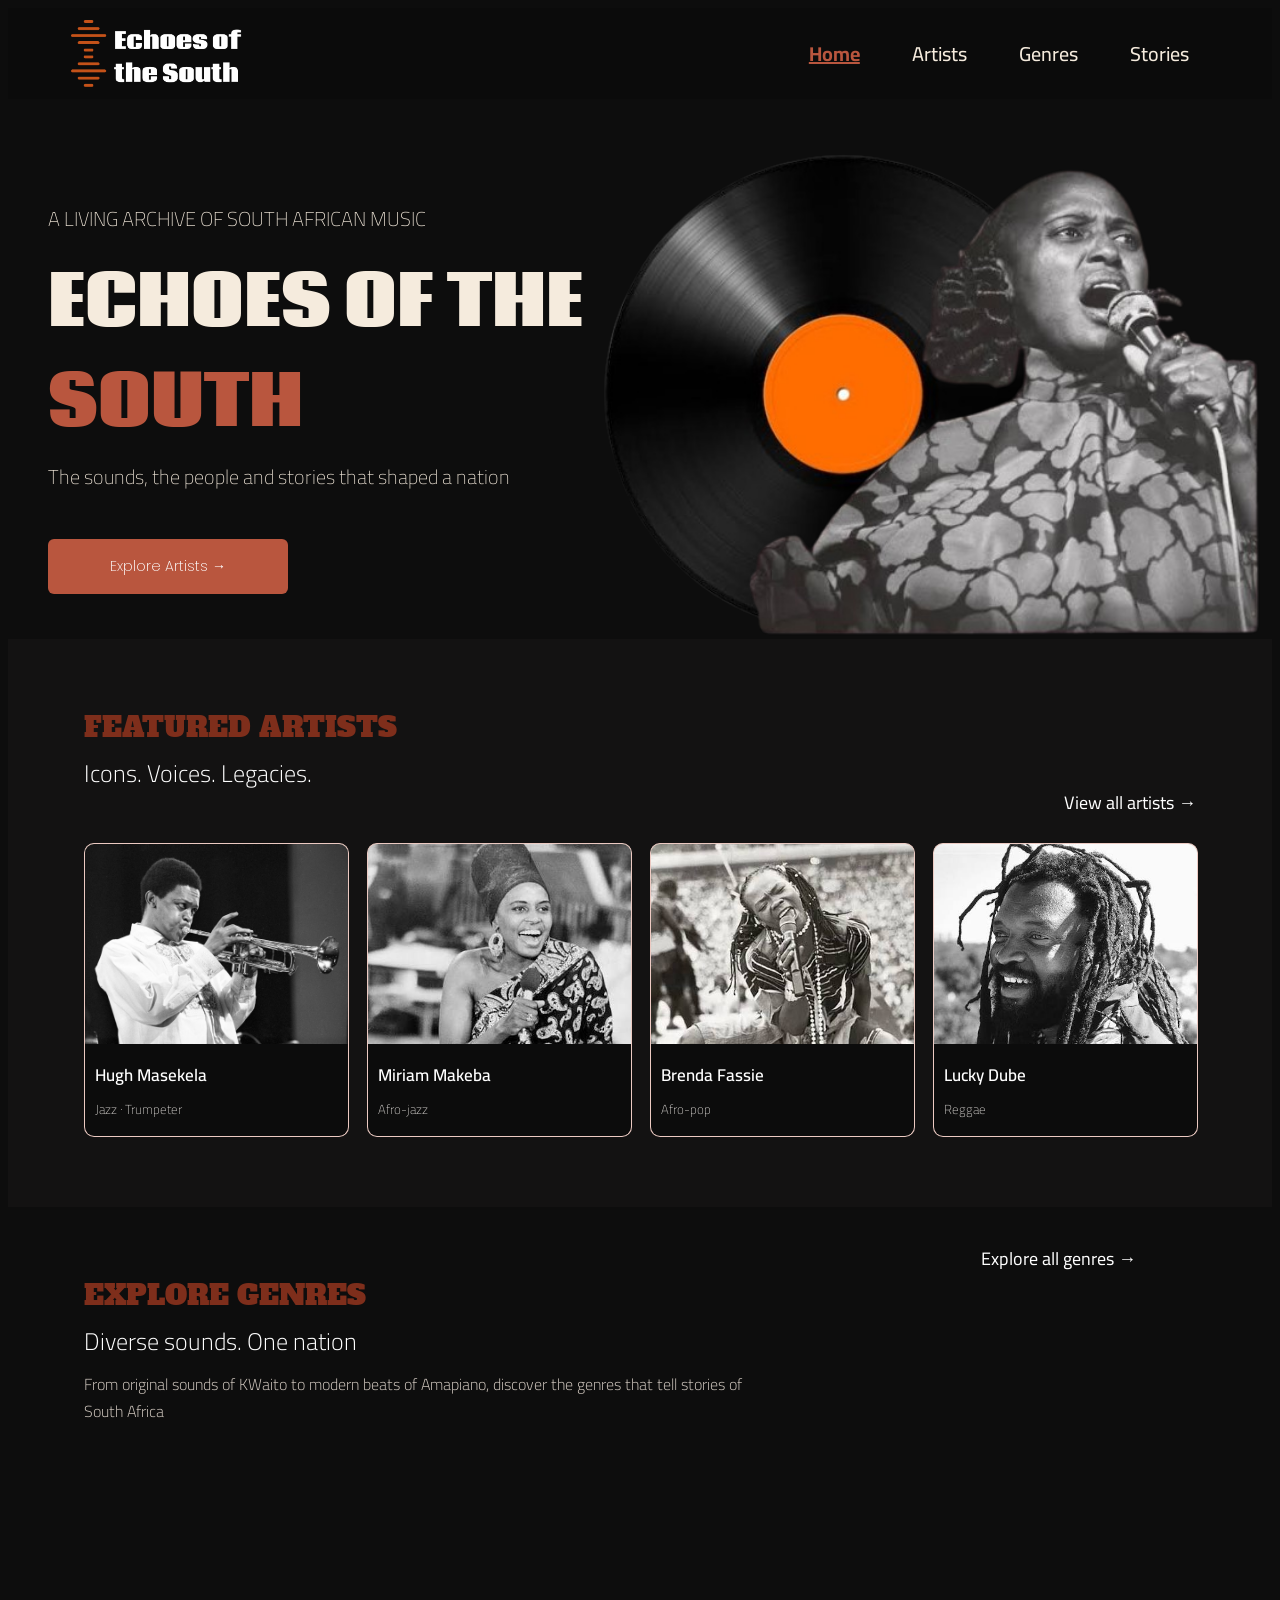
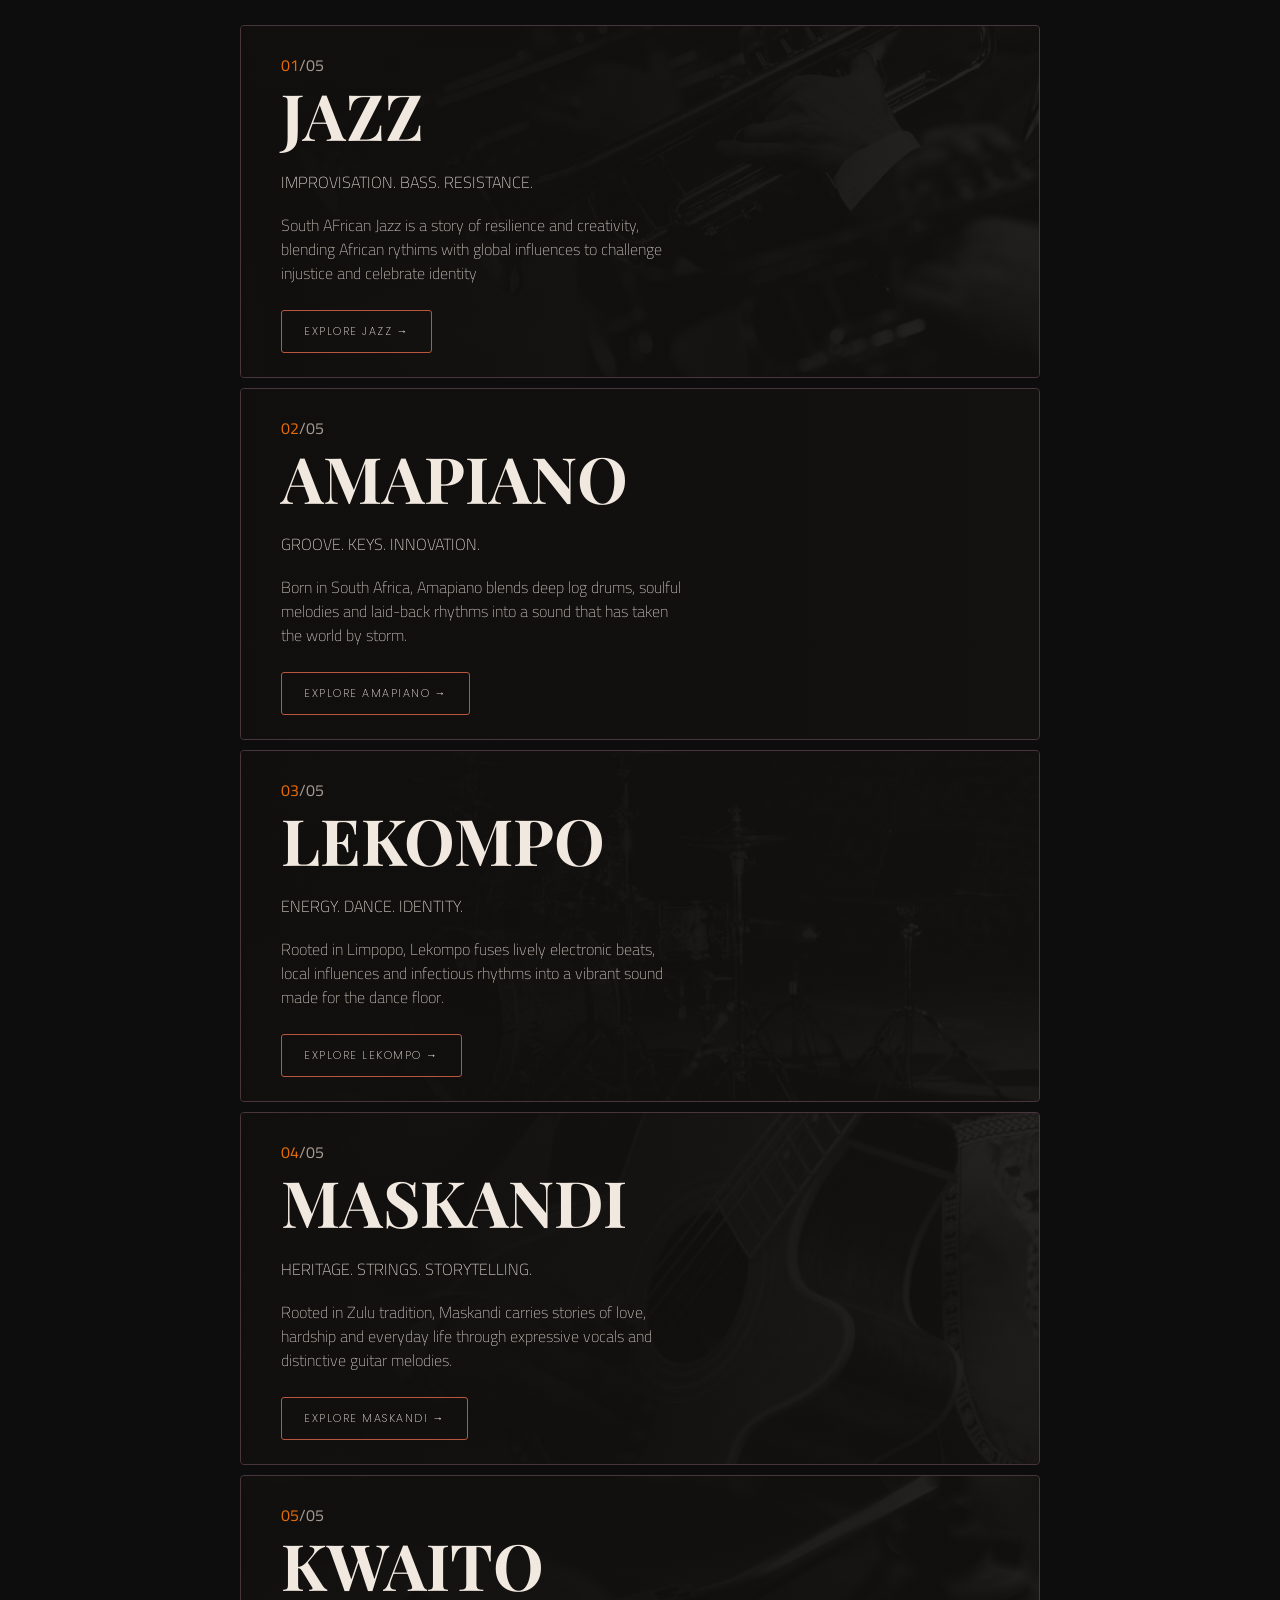
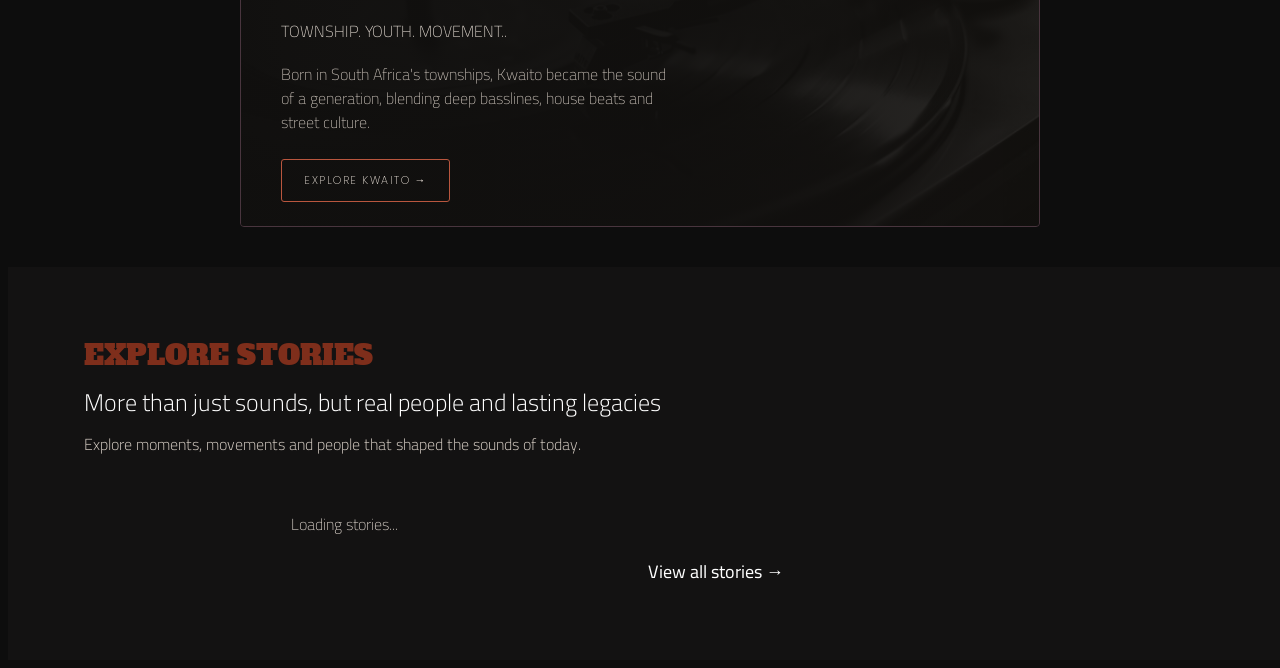
==== index.html @ 56014fe1 "Update final website structure" ====
<!DOCTYPE html>
<html lang="en">

<head>

    <meta charset="UTF-8">
    <meta name="viewport" content="width=device-width, initial-scale=1.0">
    <title>Home</title>


    <!--js link-->

    <script src="../js/stories.js" defer></script>

    <script src="../js/nav.js" defer></script>


    <!--css link-->

    <link rel="stylesheet" href="../css/home.css">

    <link rel="stylesheet" href="../css/nav.css">


    <!--Google fonts-->

    <link rel="preconnect" href="https://fonts.googleapis.com">
    <link rel="preconnect" href="https://fonts.gstatic.com" crossorigin>

    <link href="https://fonts.googleapis.com/css2?family=Alfa+Slab+One&family=Anton&family=Coda:wght@400;800&family=Poppins:ital,wght@0,100;0,200;0,300;0,400;0,500;0,600;0,700;0,800;0,900;1,100;1,200;1,300;1,400;1,500;1,600;1,700;1,800;1,900&display=swap" rel="stylesheet">


    <link rel="preconnect" href="https://fonts.googleapis.com">
    <link rel="preconnect" href="https://fonts.gstatic.com" crossorigin>

    <link href="https://fonts.googleapis.com/css2?family=Cairo:wght@200..900&display=swap" rel="stylesheet">


    <link rel="preconnect" href="https://fonts.googleapis.com">
    <link rel="preconnect" href="https://fonts.gstatic.com" crossorigin>

    <link href="https://fonts.googleapis.com/css2?family=Alfa+Slab+One&family=Anton&family=Coda:wght@400;800&family=Playfair+Display:ital,wght@0,400..900;1,400..900&family=Poppins:ital,wght@0,100;0,200;0,300;0,400;0,500;0,600;0,700;0,800;0,900;1,100;1,200;1,300;1,400;1,500;1,600;1,700;1,800;1,900&display=swap" rel="stylesheet">


    <link rel="preconnect" href="https://fonts.googleapis.com">
    <link rel="preconnect" href="https://fonts.gstatic.com" crossorigin>

    <link href="https://fonts.googleapis.com/css2?family=Alfa+Slab+One&family=Anton&family=Coda:wght@400;800&family=Meie+Script&family=Playfair+Display:ital,wght@0,400..900;1,400..900&family=Poppins:ital,wght@0,100;0,200;0,300;0,400;0,500;0,600;0,700;0,800;0,900;1,100;1,200;1,300;1,400;1,500;1,600;1,700;1,800;1,900&display=swap" rel="stylesheet">


    <!--GSAP-->

    <script src="https://cdnjs.cloudflare.com/ajax/libs/gsap/3.12.5/gsap.min.js" defer></script>

    <script src="https://cdnjs.cloudflare.com/ajax/libs/gsap/3.12.5/ScrollTrigger.min.js" defer></script>

    <script src="../js/home.js" defer></script>


</head>

<body>

    <!--============================================================NAVIGATION BAR=================================================-->

    <div id="navigation-container"></div>


    <!--====================================================================HERO SECTION============================================-->

    <section class="hero-section">


        <!--left side with text-->

        <div>

            <h1 class="living-archive">A LIVING ARCHIVE OF SOUTH AFRICAN MUSIC</h1>


            <h2 class="hero-h2">

                ECHOES OF THE

                <span class="south">SOUTH</span>

            </h2>

            <p class="hero-description">The sounds, the people and stories that shaped a nation</p>


            <a class="explore-all-artists" href="Artists.html">Explore Artists &#8594;</a>

        </div>


        <div class="hero-img">


            <img class="soweto-towers"

                 src="../Assets/Images/"

                 alt="soweto Towers">


            <img src="../Assets/Images/Miriam_makeba-removeb.png"

                 class="Miriam-makeba-hs"

                 alt="Miriam makeba">


            <img src="../Assets/Images/vynyl.png"

                 class="Vinyl"

                 alt="Vinyl">

        </div>


    </section>


    <!--===============================================FEATURED ARTISTS=========================================-->


    <section class="featured-artists">

        <div class="heading-section">

            <h1 class="section-heading">

                FEATURED ARTISTS

            </h1>

            <h2>Icons. Voices. Legacies.</h2>

        </div>


        <div class="view-all-artists-section">

            <a href="../Html/Artists.html">View all artists &#8594;</a>

        </div>


        <!--artiists cards-->

        <div class="featured-artists-grid">


           <a href="../Html/artist-details.html?artist=hugh-masekela" class="artist-card">

               

                <div class="artist-card-image">

                    <img src="../Assets/Images/hugh-masekela.avif"

                         alt="Hugh Masekela">

                    <span class="artist-card-arrow"> &nearr;</span>

                </div>


                <div class="artist-card-info">

                    <h3>Hugh Masekela</h3>

                    <p>Jazz · Trumpeter </p>

                </div>

            </a>


            <!--artist 2-->

          <a href="../Html/artist-details.html?artist=miriam-makeba" class="artist-card">

              

                <div class="artist-card-image">

                    <img src="../Assets/Images/Miriam Makeba (2).jpeg"

                         alt="Hugh Masekela">

                    <span class="artist-card-arrow"> &nearr;</span>

                </div>


                <div class="artist-card-info">

                    <h3>Miriam Makeba</h3>

                    <p>Afro-jazz </p>

                </div>

            </a>


            <!--artist 3-->

           <a href="../Html/artist-details.html?artist=brenda-fassie" class="artist-card">

              

                <div class="artist-card-image">

                    <img src="../Assets/Images/Brenda Fassie.jpeg"

                         alt="Hugh Masekela">

                    <span class="artist-card-arrow"> &nearr;</span>

                </div>


                <div class="artist-card-info">

                    <h3>Brenda Fassie</h3>

                    <p>Afro-pop </p>

                </div>

            </a>


            <!--artist 4-->

              <a href="../Html/artist-details.html?artist=lucky-dube" class="artist-card">

                <div class="artist-card-image">

                    <img src="../Assets/Images/Lucky Dube (2).jpeg"

                         alt="Hugh Masekela">

                    <span class="artist-card-arrow"> &nearr;</span>

                </div>


                <div class="artist-card-info">

                    <h3>Lucky Dube</h3>

                    <p>Reggae  </p>

                </div>

            </a>

        </div>


    </section>


    <!--======================================================================================FEATURED GENRES=========================================================================-->

    <section class="featured-genres">

        <div class="genre-content">

            <h1 class="section-heading">EXPLORE GENRES</h1>

            <h2 class="hero-description">Diverse sounds. One nation</h2>

            <p>From original sounds of KWaito to modern beats of Amapiano, discover the genres that tell stories of South Africa</p>


        </div>


        <a href="../Html/Genres.html" class="explore-all-genres">Explore all genres &#8594;</a>

    </section>


    <section class="cards-section">


        <!--Jazz card-->

        <div class="genre-stack">

            <article class="genre-card jazz-card">

                <span class="genre-number">01<span>/05</span></span>


                <div class="genre-card-content">

                    <h3>JAZZ</h3>

                    <p>IMPROVISATION. BASS. RESISTANCE.</p>


                    <p class="genre-description">

                        South AFrican Jazz is a story of resilience and creativity, blending African rythims with global influences to challenge injustice and celebrate identity

                    </p>


                    <a href="genre-details.html?genre=South%20African%20Jazz" class="genre-link">
                         EXPLORE JAZZ &#8594;
                    </a>

                </div>


            </article>


            <!-- Amapiano card-->


            <article class="genre-card amapiano-card">

                <span class="genre-number">02<span>/05</span></span>


                <div class="genre-card-content">

                    <h3>AMAPIANO</h3>

                    <p> GROOVE. KEYS. INNOVATION.</p>


                    <p class="genre-description">


                        Born in South Africa, Amapiano blends deep log drums, soulful melodies and laid-back rhythms into a sound that has taken the world by storm.</p>


                    <a href="genre-details.html?genre=Amapiano" class="genre-link">
                       EXPLORE AMAPIANO &#8594;
                     </a>
                </div>


            </article>


            <!--Lekompo card-->


            <article class="genre-card lekompo-card">

                <span class="genre-number">03<span>/05</span></span>


                <div class="genre-card-content">

                    <h3>LEKOMPO</h3>

                    <p>ENERGY. DANCE. IDENTITY.</p>


                    <p class="genre-description">

                        Rooted in Limpopo, Lekompo fuses lively electronic beats, local influences and infectious rhythms into a vibrant sound made for the dance floor.

                    </p>


                    <a href="genre-details.html?genre=Lekompo" class="genre-link">EXPLORE LEKOMPO &#8594;</a>

                </div>


            </article>


            <!--maskandi card-->


            <article class="genre-card maskandi-card">

                <span class="genre-number">04<span>/05</span></span>


                <div class="genre-card-content">

                    <h3>MASKANDI</h3>

                    <p> HERITAGE. STRINGS. STORYTELLING.</p>


                    <p class="genre-description">Rooted in Zulu tradition, Maskandi carries stories of love, hardship and everyday life through expressive vocals and distinctive guitar melodies.


                    </p>


                    <a href="genre-details.html?genre=Maskandi" class="genre-link">EXPLORE MASKANDI &#8594;</a>

                </div>


            </article>


            <!--Lekopoo card-->


            <article class="genre-card kwaito-card">

                <span class="genre-number">05<span>/05</span></span>


                <div class="genre-card-content">

                    <h3>KWAITO</h3>

                    <p>TOWNSHIP. YOUTH. MOVEMENT..</p>


                    <p class="genre-description">

                        Born in South Africa's townships, Kwaito became the sound of a generation, blending deep basslines, house beats and street culture.

                    </p>


                    <a href="genre-details.html?genre=Kwaito" class="genre-link">EXPLORE KWAITO &#8594;</a>

                </div>


            </article>


        </div>

    </section>



<!-- Featured Stories Section -->
<section class="featured-stories">

    <!-- Section heading and introduction -->
    <div class="genre-content">
        <h2 class="section-heading">EXPLORE STORIES</h2>

        <h3 class="hero-description">
            More than just sounds, but real people and lasting legacies
        </h3>

        <p>
            Explore moments, movements and people that shaped the sounds of today.
        </p>
    </div>

    <!-- Featured story cards generated by JavaScript -->
    <div class="featured-stories-grid" id="homeStoriesGrid">
        <p class="stories-status">Loading stories...</p>
    </div>

    <!-- View all stories link -->
    <div class="view-all-stories-section">
        <a href="../Html/Stories.html">View all stories &#8594;</a>
    </div>

</section>
---- css/home.css ----
body{

font-family: "cairo", sans-serif;
  font-weight: 200;
  font-style: normal;
  background: #0b0b0b;
  
}
/*==================================================================HERO SECTION============================================*/

.hero-section{
    margin: 40px 0 0 40px ;
    display: flex;
    align-items: center;
    justify-content: space-between;
    width:  calc(100% - 40px);
    height: 500px;
    

}
/* Explore artists button */

.explore-all-artists {
    display: inline-flex;
    align-items: center;
    justify-content: center;
    width: 200px;
    height: 35px;
    margin-top: 20px;
    padding: 10px 20px;
    background-color: #B9563E;
    color: white;
    border: none;
    border-radius: 6px;
    font-family: "Poppins", sans-serif;
    font-size: 14px;
    text-decoration: none;
    cursor: pointer;
    transition: transform 0.3s ease, background-color 0.3s ease;
}

.explore-all-artists:hover {
    background-color: #7E2E1B;
    transform: scale(1.05);
}



.south{
    color: #B9563E;
}


.living-archive{
    font-size: 20px;
    font-weight: 200;
    white-space: nowrap;
}


.hero-h2,
.south{
    font-size: 70px;
    line-height: 1.;
    font-weight: 800;
    max-width: 600px;
    margin: 5px 0;
    
}

.hero-h2, 
.south{
    font-family: "coda", sans-serif;
}


   .hero-section p{
    font-size: 20px;
    margin-bottom: 24px;
    margin-top: 5px;
    
   }

   .hero-img{
    position: relative;
    width: 760px;
    height: 700px;
    flex:1;
   }

   .soweto-towers{
    width: 400px;
    height: 620px !important;
    object-fit: cover;
    filter: grayscale(100%) brightness(0.8);
    top: 70px;
    right:-40px;
    z-index: 1;
    display: none;
   }

   .hero-img  img{
    position:absolute;
    height: auto;
    min-width: 0;
   }

   .Vinyl{
    width: 550px;
    top: 80px;
    left: -80px;
    z-index: 2;
   }

   .Miriam-makeba-hs{
    width: 700px;
    bottom: 100px;
    right: 10px;
    z-index: 3;
    
   }


   /*========================================================================FEATURED ARTISTS===================================================================*/

   .section-heading {
    color: #7E2E1B;
    font-size: 28px;
    font-weight: 400;
    font-family: "Alfa Slab One", serif;
    line-height: 1.3;
    margin: 0 0 12px;
}


.featured-artists .heading-section h2,
.featured-genres .hero-description,
.featured-stories .hero-description {
    font-family: "Cairo", sans-serif;
    font-size: 24px;
    font-weight: 300;
    line-height: 1.4;
    color: white;
    margin: 0 0 12px;
}


/*=====================================================================FEATURED ARTISTS================================================================*/

.featured-artists{
    padding: 70px 6%;
    background-color: #131212;
    color: #201C19;
}


.heading-section{
    margin-bottom: 30px;
}


/*view all artists link*/

.view-all-artists-section{
    display: flex;
    justify-content: flex-end;
    margin-bottom: 22px;
    
}

.view-all-artists-section a,
.view-all-stories-section a,
.explore-all-genres{

    font-size: 18px;
    text-decoration: none;
    transition: color 0.3s ease;
    color: white;
    font-weight: 400;
    margin-top: -10px;
    margin-top: -35px;
    font-weight: 600px;
}

.view-all-artists-section a:hover,
.view-all-stories-section a:hover,
.explore-all-genres a:hover{
    color: #B9563E;
}

.view-all-stories-section,
.explore-all-genres{
    margin-right: 60px;
}

/*artist card layout*/

.featured-artists-grid {
    display: grid;
    grid-template-columns: repeat(4, minmax(0, 1fr));
    gap: 20px;
    width: 100%;
    align-items: start;
}

.artist-card{
    display: block;
    min-width: 0;
    color: inherit;
    text-decoration: none;
}

.artist-card-image img{
    display: block;
    width: 100%;
    height: 100%;
    object-fit: cover;
    object-position: center top;
    transition: transform 0.4s ease;
}

.artist-card-image{
    position: relative;
    width: 100%;
    height: 200px;
    overflow: hidden;
    background-color: #d8cec3;
    border: 1px solid #eccac2;
    border-radius: 10px;
    border-bottom: none;
    border-bottom-left-radius: 0;
    border-bottom-right-radius: 0;
}

.artist-card:hover .artist-card-image img{
    transform: scale(1.04);
}

/*Arrow on artist card*/

.artist-card-arrow{
    position: absolute;
    right: 12px;
    bottom: 12px;
    display: grid;
    place-items: center;
    width: 36px;
    height: 36px;
    border-radius: 50%;
    background-color: #B9563E;
    color: white;
    font-size: 20px;
    opacity: 0;
    transform: translateY(5px);
    transition: opacity 0.3 ease, transform 0.3s ease;
}

.artist-card:hover .artist-card-arrow,
.artist-card:focus-visible .artist-card-arrow{
opacity: 1;
transform: translateY(0);
}

.artist-card:focus-visible{
    outline: 2px solid #B9563E;
    outline-offset: 5px;
   
}

/*Artist information*/
.artist-card-info {
    padding: 15px 0;
    color: white;
    width: 100%;
    background-color: #0c0c0c;
    border: 1px solid #eccac2;
    border-top: none;
    border-radius: 10px;
    border-top-left-radius: 0;
    border-top-right-radius: 0;
}

.artist-card-info h3{
    margin: 0 0 6px;
    font-size: 17px;
    font-weight: 600;
    color: white;
    margin-left: 10px;
}

.artist-card-info p{
    margin: 0;
    font-size: 13px;
    color: #f1ede9;
    margin-left: 10px;
}

.artist-card1{
    background-color: #eccac2;
}

/*======================================================GENRES SECTION=======================================================*/

.featured-genres h3{
    font-size:32px;
    font-weight: 200;
    font-style: normal;
    margin-top: -30px;
    color: white;
   
}

.featured-genres {
    margin: 0;
    padding: 70px 6%;
    display: flex;
    justify-content: space-between;
    align-items: flex-start;
    gap: 30px;
}

.genre-content{
    max-width: 700px;
}



/*genre cards*/
.cards-section{
    width: 70%;
    max-width: 800px;
    margin:30px auto;
    padding-top: 100px;
    scroll-margin-top: 100px;

}


.genre-stack{
    display: flex;
    flex-direction: column;
    gap: 0;
}

.genre-card{
    position:sticky;
    top: 20px;
    min-height: 220px;
    padding: 24px 5%;
    margin-bottom: 10px;
    overflow: hidden;
    isolation: isolate;
    background-color: #171411;
    border: 1px solid #49353e;
    border-radius: 4px;
    color: #f1e8df;
}

/*subtle background image*/

.genre-card::before{
    content: "";
    position:absolute;
    inset:0;
    z-index: -2;
    background-size: cover;
    background-position: center;
    background-repeat: no-repeat;
    opacity:0.18;
    filter:grayscale(100%)
}

.genre-card::after{
    content: "";
    position:absolute;
    inset: 0;
    z-index: -1;
    background: linear-gradient(
        90deg,
        rgba(16, 15, 14, 0.97) 0%,
        rgba(16, 15, 14, 0.82) 50%,
        rgba(16, 15, 14, 0.45) 100%
    );

}

/*give each card its own image*/
.jazz-card::before{
   background-image: url("../Assets/Images/free-trumpet-420.jpg");
}

.Amapiano-card::before{
   background-image: url("../Assets/Images/piano.avif");}

   .kwaito-card::before{
   background-image: url("../Assets/Images/Kwaito\ bg.jpg");}

   .maskandi-card::before{
   background-image: url("../Assets/Images/maskandi\ guitar.jpeg");}

.lekompo-card::before{
   background-image: url("../Assets/Images/drums.jpeg");}



/*card number*/
.gerne-number{
    position: absolute;
    top: 25px;
    left: 30px;
    color: #B9563E;
    font-family: "poppins" , sans-serif;
    font-size: 15px;
    letter-spacing: 2px;
}

.genre-number span{
    color: #A69A90;
}

.genre-number{
    color: #e46a07;
    font-weight: 400;
}

/*text content*/
.genre-card-content h3{
    margin: 0 0 15px;
    color: #f1e8df;
    font-size: clamp(42px, 5vw, 68px);
    line-height: 1.1;
    font-family: "Playfair Display" , serif;
}

.genre-keywords{
    color: #B9563E;
    font-size: 11px;
    letter-spacing: 2px;
    line-height: 1.8;
    margin-bottom: 15px;
}

.genre-description{
    max-width: 440px;
    color: #d5ccc3;
    font-size: 16px;
    line-height: 1.7;
    margin-bottom: 25px;
}

/*Explore linl*/

.genre-link{
    display:inline-block;
    padding: 12px 22px;
    border: 1px solid #B9563E;
    border-radius: 3px;
    color: #f1e8df;
    font-family: "poppins" , sans-serif;
    font-size: 11px;
    letter-spacing: 1.5px;
    text-decoration: none;
    transition: background-color 0.3s ease;
}

.genre-link:hover{
    background-color: #b9563e;
}


/*round arrow*/

.genre-arrow{
    position: absolute;
    right: 35px;
    bottom: 35px;
    display: grid;
    place-items: center;
    width: 48px;
    height: 48px;
    border: 1px solid #B9563E;
    border-radius: 50%;
    color: #F1E8DF;
    font-size: 24px;
    text-decoration: none;
}

.genre-arrow:hover{
    background-color: #B9563E;
}

.genre-description{
    max-width: 400px;
    line-height: 1.5;
}

/*=======================================STORIES=========================*/

/* Featured Stories Section */
.featured-stories {
    display: block;
    width: 100%;
    padding: 70px 6%;
    margin: 0;
    background-color: #131212;
    color: #F1E8DF;
}

.genre-content {
    max-width: 700px;
    width: 100%;
}

.featured-genres .genre-content > p,
.featured-stories .genre-content > p {
    font-family: "Cairo", sans-serif;
    font-size: 16px;
    font-weight: 300;
    line-height: 1.7;
    color: #D5CCC3;
    margin: 0;
}
/* Featured story cards */
.featured-stories-grid {
    display: flex;
    flex-direction: column;
    align-items: center;
    gap: 18px;
    width: 100%;
    margin: 35px auto;
}

.featured-stories-grid .story-card {
    width: 75%;
    max-width: 850px;
}
/* View all stories */
.view-all-stories-section {
    display: flex;
    justify-content: flex-end;
    margin: 25px 0 0;
}



/*ANIMATIONS*/

/* Cinematic title entrance */

.hero-section h2 {
    opacity: 0;
    animation: cinematicFade 1.2s ease-out 0.2s forwards;
}

@keyframes cinematicFade {
    from {
        opacity: 0;
        transform: translateY(25px);
    }

    to {
        opacity: 1;
        transform: translateY(0);
    }
}

@media (prefers-reduced-motion: reduce) {
    .hero-section h2 {
        opacity: 1;
        animation: none;
    }
}

/*story cards*/


/* Featured stories section */

.featured-stories-grid {
    display: grid;
    grid-template-columns: 1fr;
    gap: 18px;
    width: 75%;
    max-width: 850px;
    margin: 35px auto;
}
.view-all-stories-section {
    display: flex;
    justify-content: center;
    margin: 25px 0 0;
}
/* Story card */

.featured-stories-grid .story-card {
    display: grid;
    grid-template-columns: 190px minmax(0, 1fr) 40px;
    align-items: center;
    gap: 22px;
    width: 100%;
    min-width: 0;
    padding: 12px;
    overflow: hidden;
    border: 1px solid #49353E;
    border-radius: 10px;
    background: #0C0C0C;
    color: #F1E8DF;
    text-decoration: none;
    transition: transform 0.3s ease, border-color 0.3s ease;
}

.featured-stories-grid .story-card:hover {
    transform: translateY(-4px);
    border-color: #B9563E;
}

/* Story image */

.featured-stories-grid .story-card-image {
    position: relative;
    width: 100%;
    height: 145px;
    overflow: hidden;
    border-radius: 7px;
    background: #201C19;
}

.featured-stories-grid .story-card-image img {
    display: block;
    width: 100%;
    height: 100%;
    object-fit: cover;
    object-position: center;
    filter: grayscale(100%);
    transition: transform 0.4s ease, filter 0.4s ease;
}

.featured-stories-grid .story-card:hover .story-card-image img {
    transform: scale(1.05);
    filter: grayscale(0%);
}

.featured-stories-grid .story-card-image::after {
    position: absolute;
    inset: 0;
    background: linear-gradient(
        to top,
        rgba(0, 0, 0, 0.35),
        transparent 55%
    );
    content: "";
    pointer-events: none;
}

.featured-stories-grid .story-card-image.image-unavailable {
    display: flex;
    align-items: center;
    justify-content: center;
}

.featured-stories-grid .story-card-image.image-unavailable::after {
    position: static;
    color: #B9563E;
    font-family: "Playfair Display", serif;
    font-size: 12px;
    letter-spacing: 2px;
    content: "ECHOES OF THE SOUTH";
}

/* Story text */

.featured-stories-grid .story-card-content {
    min-width: 0;
}

.featured-stories-grid .story-card-tags {
    display: flex;
    flex-wrap: wrap;
    gap: 8px;
    margin-bottom: 8px;
}

.featured-stories-grid .story-tag {
    color: #B9563E;
    font-family: "Poppins", sans-serif;
    font-size: 10px;
    font-weight: 400;
}

.featured-stories-grid .story-card-content h2 {
    margin: 0 0 7px;
    color: white;
    font-family: "Playfair Display", serif;
    font-size: 21px;
    font-weight: 700;
    line-height: 1.35;
}

.featured-stories-grid .story-card-content p {
    margin: 0;
    color: #D5CCC3;
    font-size: 13px;
    font-weight: 300;
    line-height: 1.7;
}

/* Story arrow */

.featured-stories-grid .story-card-arrow {
    display: grid;
    place-items: center;
    width: 35px;
    height: 35px;
    border-radius: 50%;
    background: #B9563E;
    color: white;
    font-size: 20px;
    opacity: 0;
    transform: translateX(-5px);
    transition: 0.3s ease;
}

.featured-stories-grid .story-card:hover .story-card-arrow,
.featured-stories-grid .story-card:focus-visible .story-card-arrow {
    opacity: 1;
    transform: translateX(0);
}

/* Mobile layout */

@media (max-width: 600px) {
    .featured-stories-grid .story-card {
        grid-template-columns: 100px minmax(0, 1fr) 28px;
        gap: 12px;
        padding: 9px;
    }

    .featured-stories-grid .story-card-image {
        height: 105px;
    }

    .featured-stories-grid .story-card-content h2 {
        font-size: 15px;
    }

    .featured-stories-grid .story-card-content p {
        font-size: 11px;
        line-height: 1.5;
    }

    .featured-stories-grid .story-card-arrow {
        width: 28px;
        height: 28px;
        font-size: 16px;
        opacity: 1;
        transform: none;
    }
}



/* ========================================
   RESPONSIVE DESIGN
======================================== */

/* tablets and smaller laptops */

@media (max-width: 1024px) {

    /* hero section */

    .hero-section {
        margin: 30px 0 0 25px;
        width: calc(100% - 25px);
        height: 450px;
        gap: 15px;
    }

    .hero-h2,
    .south {
        font-size: 55px;
    }

    .hero-description {
        font-size: 18px;
        font-weight: none !important;
    }

    .hero-img {
        width: 50%;
        height: 450px;
    }

    .Vinyl {
        width: 420px;
        left: -45px;
    }

    .Miriam-makeba-hs {
        width: 520px;
        right: -20px;
        bottom: 65px;
    }


    /* featured artists */

    .featured-artists {
        padding: 60px 5%;
    }

    .featured-artists-grid {
        grid-template-columns: repeat(3, minmax(0, 1fr));
        gap: 16px;
    }


    /* explore genres */

    .featured-genres {
        margin-left: 25px;
        margin-right: 25px;
        gap: 20px;
    }

    .genre-content {
        max-width: 45%;
    }

    .cards-section {
        width: 80%;
    }

}


/* tablets */

@media (max-width: 768px) {

    /* hero section */

    .hero-section {
        flex-direction: column;
        align-items: flex-start;
        height: auto;
        margin: 40px 5% 0;
        width: 90%;
    }

    .hero-h2,
    .south {
        font-size: clamp(42px, 8vw, 58px);
    }

    .living-archive {
        font-size: 16px;
        white-space: normal;
    }

    .hero-description {
        font-size: 22px;
    }

    .hero-section p {
        font-size: 16px;
    }

    .hero-img {
        width: 100%;
        height: 400px;
        flex: none;
        margin-top: 10px;
    }

    .Vinyl {
        width: min(65%, 390px);
        top: 20px;
        left: 0;
    }

    .Miriam-makeba-hs {
        width: min(85%, 480px);
        right: 0;
        bottom: 20px;
       
    }


    /* featured artists */

    .featured-artists {
        padding: 50px 5%;
    }

   .featured-artists .section-heading,
.featured-genres .section-heading,
.featured-stories .section-heading {
    font-size: 26px;
}

.featured-artists .heading-section h2,
.featured-genres .hero-description,
.featured-stories .hero-description {
    font-size: 20px;
}
    .featured-artists-grid {
        grid-template-columns: repeat(2, minmax(0, 1fr));
        gap: 18px;
    }

    .artist-card-image {
        height: 190px;
    }

    .artist-card-info h3 {
        font-size: 15px;
    }

    .artist-card-info p {
        font-size: 12px;
    }


    /* explore genres */

    .featured-genres {
    flex-direction: column;
    align-items: flex-start;
    margin: 0;
    padding: 50px 5%;
    gap: 10px;
}

    .genre-content {
        max-width: 100%;
        width: 100%;
    }

    .featured-genres h3 {
        font-size: 26px;
        margin-top: -15px;
    }

    .cards-section {
        width: 100%;
        max-width: none;
        margin: 25px 0;
        padding-top: 20px;
    }

    .genre-card {
        min-height: 230px;
        padding: 35px 25px;
    }

    .genre-card-content h3 {
        font-size: clamp(35px, 7vw, 50px);
    }

    .genre-description {
        max-width: 90%;
        font-size: 14px;
    }

    .genre-arrow {
        right: 20px;
        bottom: 20px;
        width: 38px;
        height: 38px;
        font-size: 20px;
    }

    .gerne-number,
    .genre-number {
        left: 20px;
    }

}


/* mobile phones */

@media (max-width: 600px) {

    /* hero section */

    .hero-section {
        margin: 35px 5% 0;
        width: 90%;
    }

    .hero-h2,
    .south {
        font-size: clamp(36px, 10vw, 48px);
    }

    .hero-description {
        font-size: 19px;
    }

    .hero-section p {
        font-size: 14px;
        line-height: 1.7;
    }

    .explore-all-artists {
        width: 100px;
        height: 24px;
        font-size: 12px;
    }

    .hero-img {
        height: 310px;
    }

    .Vinyl {
        width: 70%;
        top: 15px;
        left: -5px;
    }

    .Miriam-makeba-hs {
        width: 90%;
        right: -5px;
        bottom: 10px;
       
    }


    /* featured artists */

    .featured-artists {
        padding: 45px 5%;
    }
.featured-artists .section-heading,
.featured-genres .section-heading,
.featured-stories .section-heading {
    font-size: 22px;
}

.featured-artists .heading-section h2,
.featured-genres .hero-description,
.featured-stories .hero-description {
    font-size: 18px;
}

    .featured-artists-grid {
        grid-template-columns: repeat(2, minmax(0, 1fr));
        gap: 12px;
    }

    .artist-card-image {
        height: 145px;
    }

    .artist-card-info {
        padding: 12px 0;
    }

    .artist-card-info h3 {
        font-size: 13px;
        margin-left: 8px;
    }

    .artist-card-info p {
        font-size: 11px;
        margin-left: 8px;
    }

    .artist-card-arrow {
        width: 28px;
        height: 28px;
        font-size: 16px;
        opacity: 1;
        transform: none;
    }


    /* explore genres */

    .featured-genres {
        padding: 40px 5%;
    }

    .featured-genres h3 {
        font-size: 22px;
    }

    .cards-section {
        padding-top: 10px;
    }

    /* disable sticky stacking on small screens */

    .genre-card {
        position: relative;
        top: auto;
        min-height: 210px;
        margin-bottom: 15px;
        padding: 30px 20px;
    }

    .genre-card-content h3 {
        font-size: 38px;
    }

    .genre-keywords {
        font-size: 9px;
        letter-spacing: 1.5px;
    }

    .genre-description {
        max-width: 100%;
        font-size: 13px;
        line-height: 1.6;
        padding-right: 5px;
    }

    .genre-link {
        padding: 10px 15px;
        font-size: 10px;
    }

    .genre-arrow {
        width: 32px;
        height: 32px;
        right: 15px;
        bottom: 15px;
        font-size: 18px;
    }


    /* section links */

    .view-all-artists-section,
    .view-all-stories-section {
        justify-content: center;
        margin: 20px 0;
    }

    .view-all-artists-section a,
    .view-all-stories-section a {
        margin: 0;
        font-size: 13px;
    }

}


/* very small phones */

@media (max-width: 380px) {

    .hero-h2,
    .south {
        font-size: 35px;
    }

    .hero-img {
        height: 260px;
    }

    .featured-artists-grid {
        gap: 9px;
    }

    .artist-card-image {
        height: 120px;
    }

    .artist-card-info h3 {
        font-size: 12px;
    }

    .genre-card-content h3 {
        font-size: 32px;
    }

    .genre-card {
        padding: 25px 15px;
    }

}
---- css/nav.css ----
body {
    background-color: #0D0D0D;
    color: #F5EBDD;
}

/* =========================================
   ECHOES OF THE SOUTH - SHARED NAVIGATION
========================================= */

.site-navigation {
    width: 100%;
    position: relative;
    z-index: 1000;
    background: #0b0b0b;
    font-family: 'Cairo', sans-serif;
}

.navigation-bar {
    width: 100%;
    min-height: 85px;
    padding: 12px 5%;
    display: flex;
    align-items: center;
    justify-content: space-between;
    box-sizing: border-box;
}

/* LOGO */

.nav-logo {
    display: flex;
    align-items: center;
    text-decoration: none;
}

.nav-logo img {
    width: 180px;
    height: auto;
    display: block;
    object-fit: contain;
}

/* DESKTOP LINKS */

.nav-bar {
    display: flex;
    align-items: center;
    gap: 12px;
    list-style: none;
    margin: 0;
    padding: 0;
}

.nav-bar li {
    margin: 0;
    padding: 0;
}

.nav-bar a {
    display: block;
    padding: 10px 20px;
    color: #F5EBDD;
    text-decoration: none;
    font-size: 16px;
    font-weight: 500;
    border-radius: 9px;
    transition: background 0.3s ease, color 0.3s ease;
    font-size: 20px;
}

.nav-bar a:hover {
    color: #e9ad9e;
}

.nav-bar a.active{
    background: transparent;
    color: #B9563E;
    border-radius: 0;
    position: relative;
    text-decoration: underline;
    font-size: 20px;
    font-weight: bold;
}


/* HIDE MOBILE ELEMENTS ON DESKTOP */

.menu-toggle,
.mobile-menu {
    display: none;
}


/* =========================================
   MOBILE NAVIGATION
========================================= */

@media screen and (max-width: 768px) {

    .navigation-bar {
        min-height: 70px;
        padding: 10px 20px;
    }

    .nav-logo img {
        width: 145px;
    }

    /* Hide desktop links */

    .nav-bar {
        display: none;
    }

    /* Hamburger button */

    .menu-toggle {
        display: flex;
        flex-direction: column;
        justify-content: center;
        gap: 6px;
        width: 44px;
        height: 44px;
        padding: 9px;
        border: none;
        background: transparent;
        cursor: pointer;
    }

    .menu-toggle span {
        display: block;
        width: 26px;
        height: 2px;
        background: #F5EBDD;
        border-radius: 2px;
        transition: 0.3s ease;
    }

    /* Hamburger to close icon */

    .menu-toggle.open span:nth-child(1) {
        transform: translateY(8px) rotate(45deg);
    }

    .menu-toggle.open span:nth-child(2) {
        opacity: 0;
    }

    .menu-toggle.open span:nth-child(3) {
        transform: translateY(-8px) rotate(-45deg);
    }

    /* MOBILE MENU */

    .mobile-menu {
        display: none;
        flex-direction: column;
        width: 100%;
        padding: 12px 20px 25px;
        box-sizing: border-box;
        background: #0b0b0b;
        border-top: 1px solid #B9563E;
    }

    .mobile-menu.show {
        display: flex;
    }

    .mobile-menu a {
        display: block;
        padding: 15px 18px;
        color: #F5EBDD;
        text-decoration: none;
        font-size: 18px;
        font-weight: 500;
        border-bottom: 1px solid rgba(245, 235, 221, 0.12);
        border-radius: 0;
        transition: 0.3s ease;
    }

    .mobile-menu a:hover {
        color: #B9563E;
    }

    .mobile-menu a.active {
        background: #B9563E;
        color: #fff;
        border-radius: 9px;
        border-bottom: none;
        margin: 5px 0;
    }
}


/* =========================================
   SMALL MOBILE SCREENS
========================================= */

@media screen and (max-width: 380px) {

    .nav-logo img {
        width: 125px;
    }

    .navigation-bar {
        padding: 10px 15px;
    }

    .mobile-menu {
        padding-left: 15px;
        padding-right: 15px;
    }
}
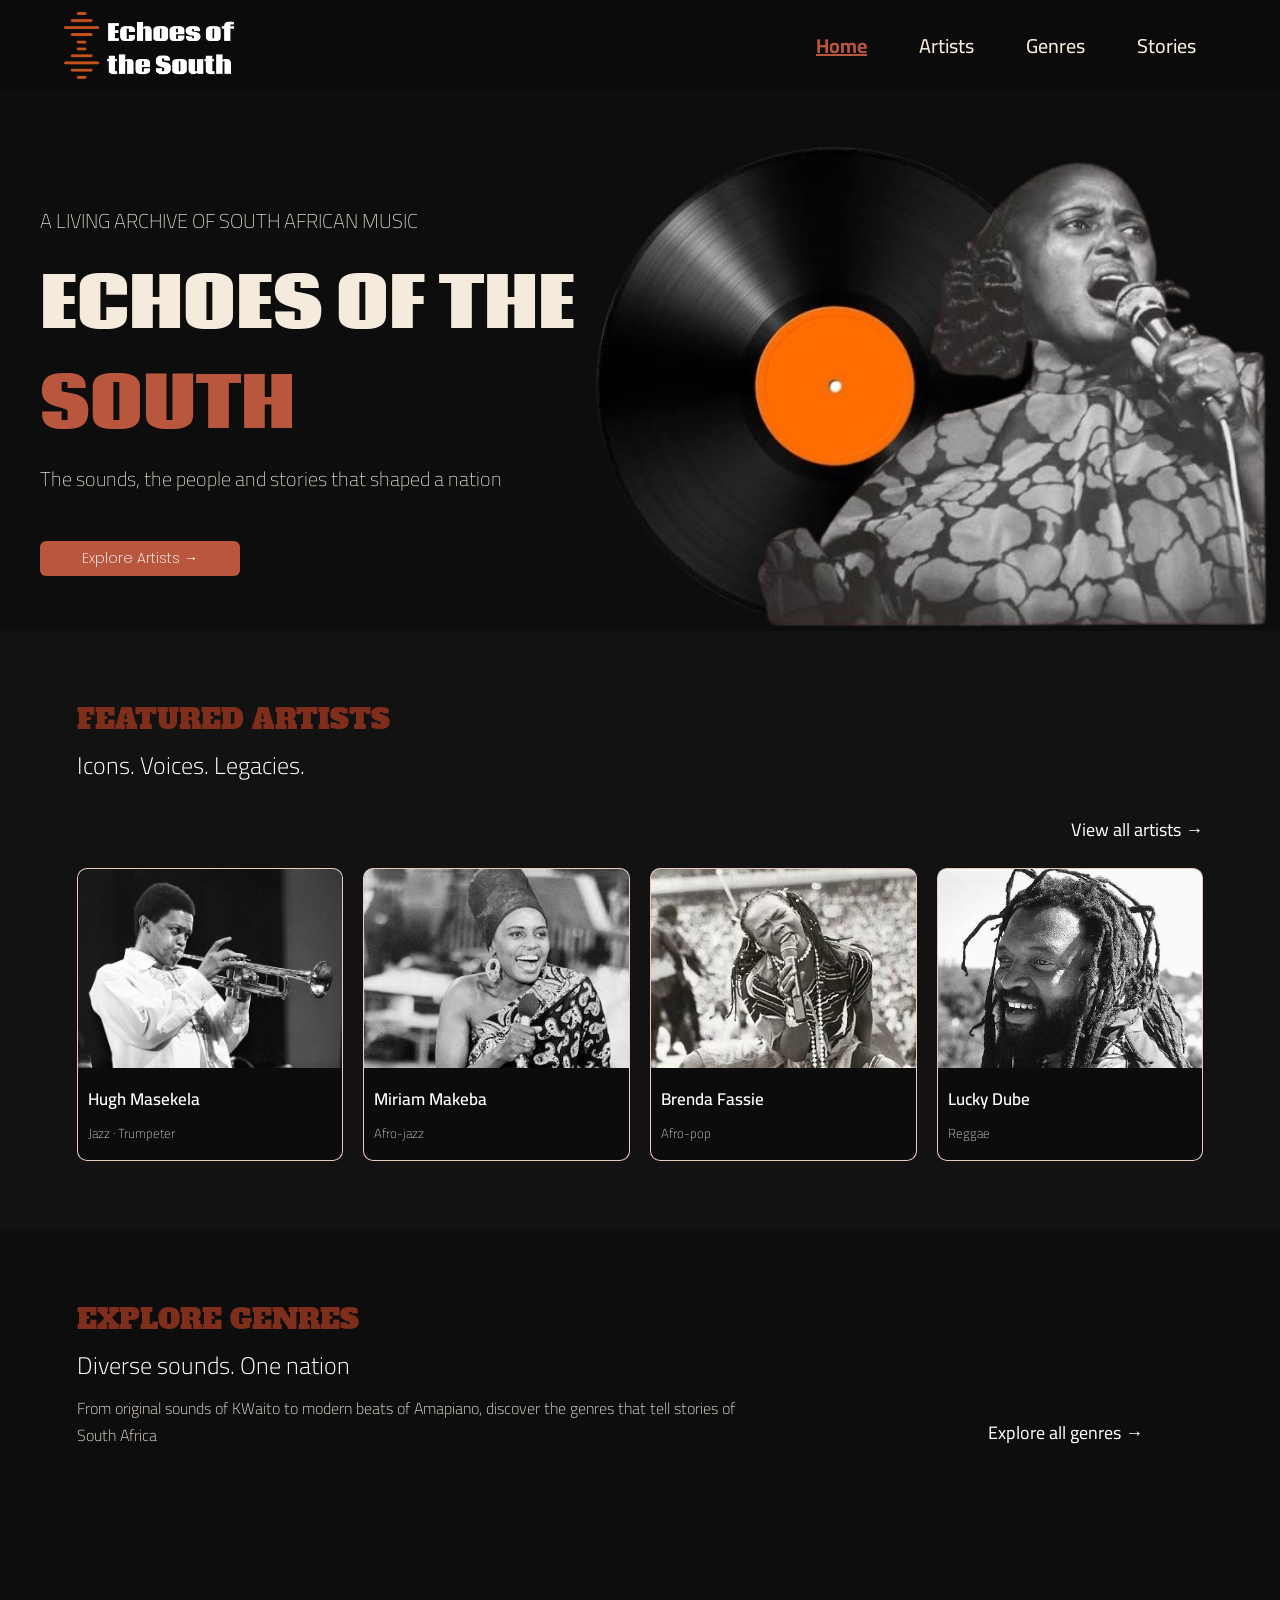
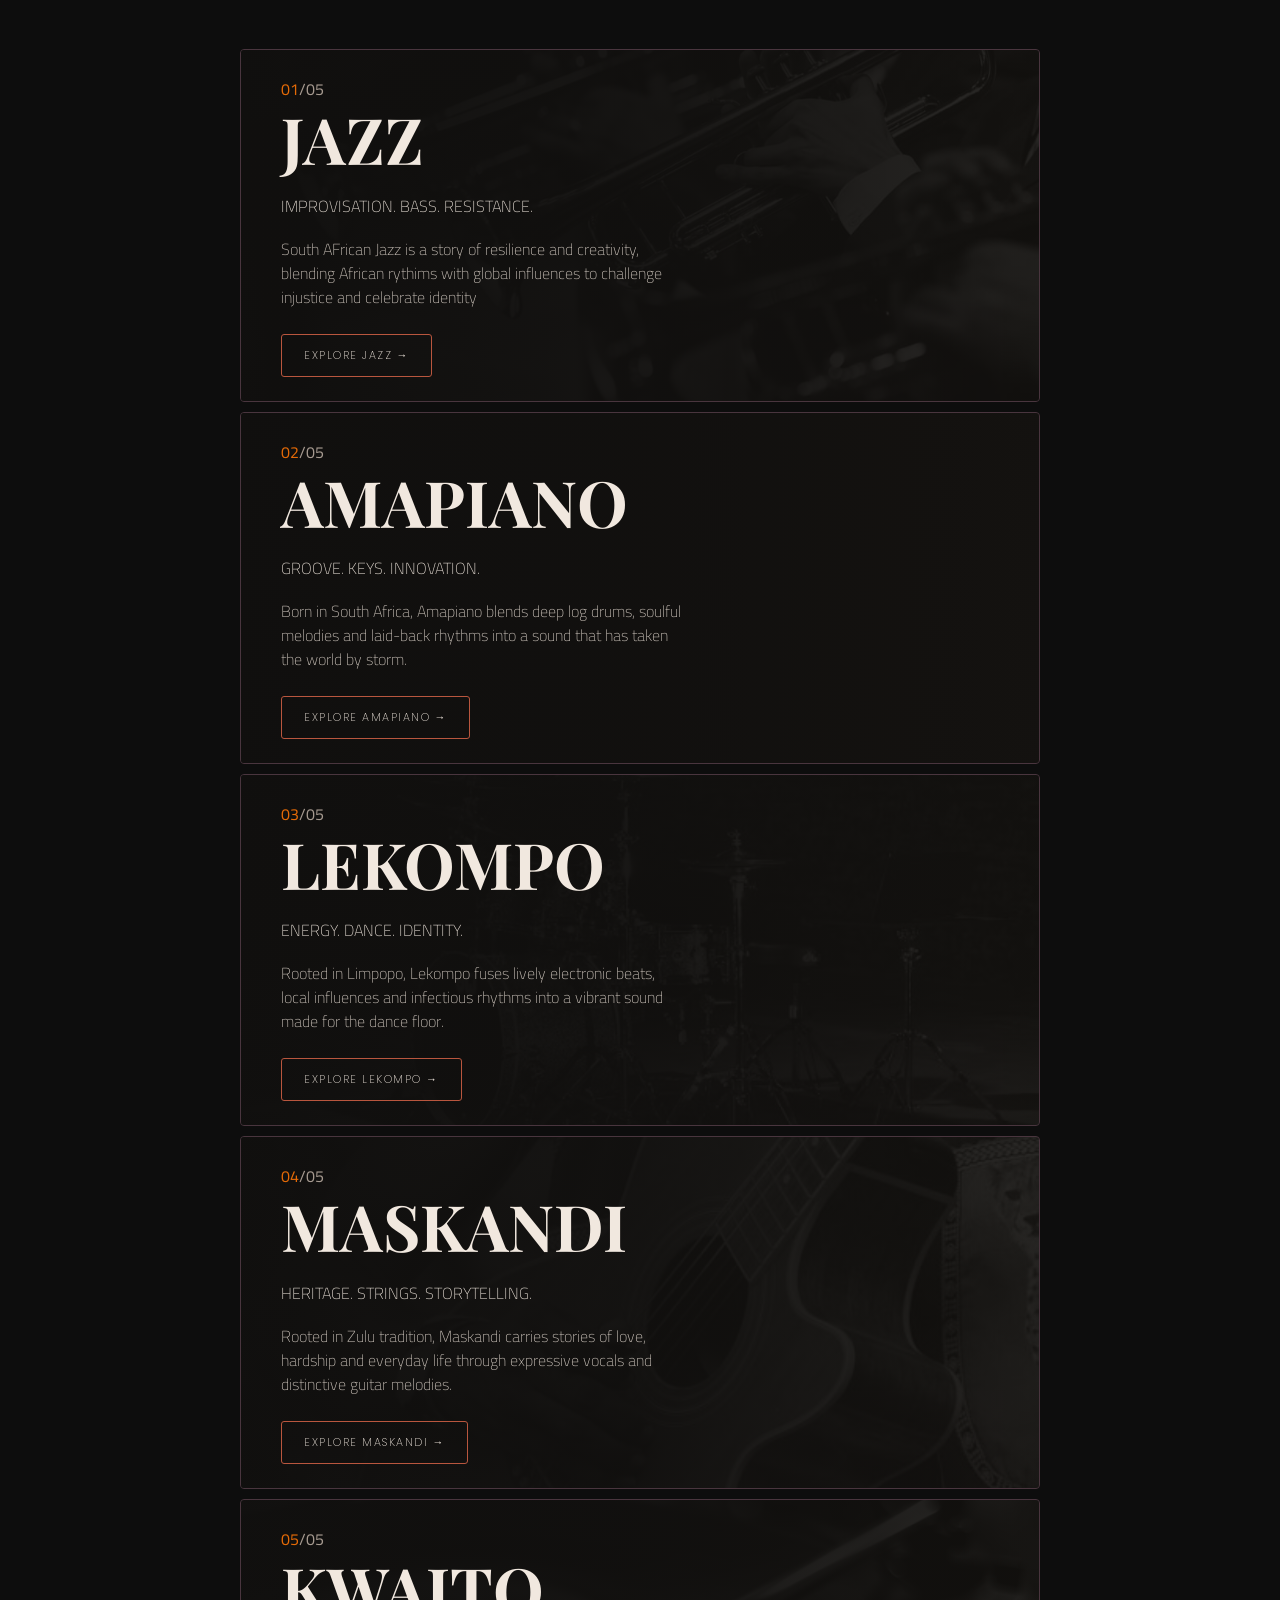
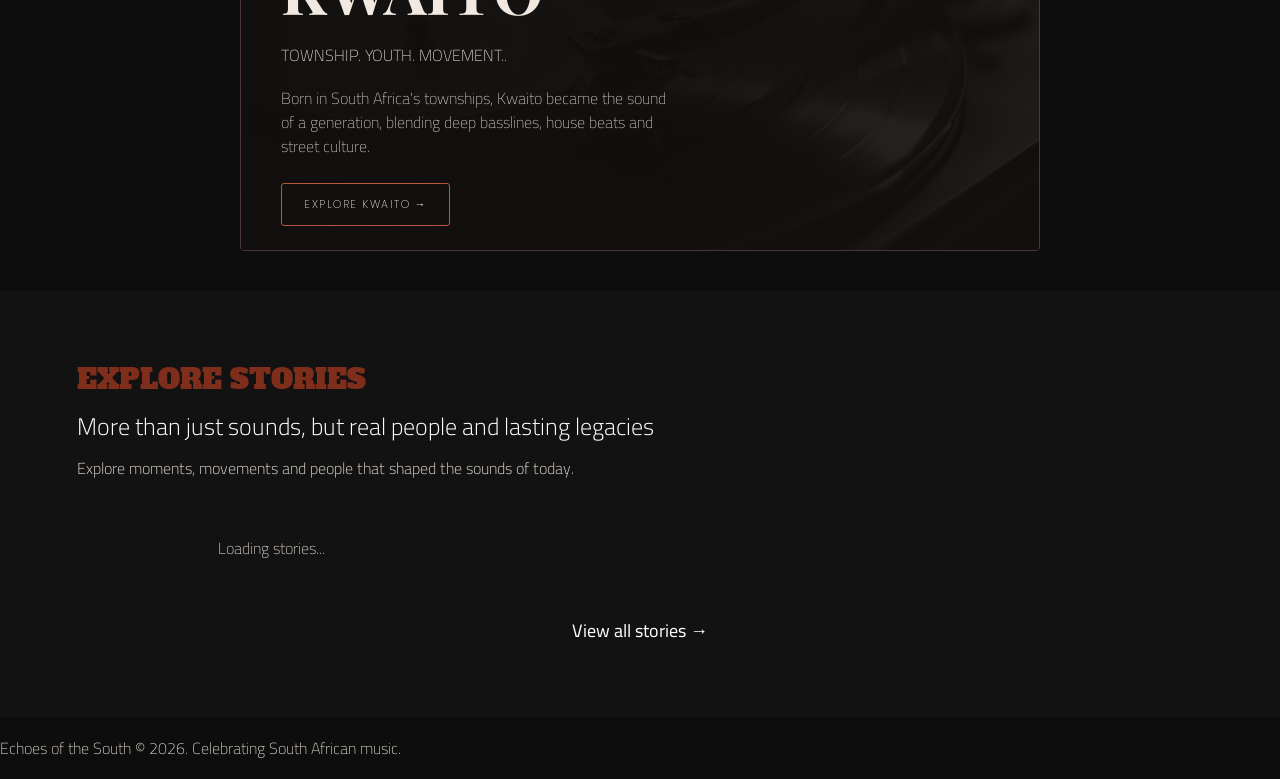
==== commit fe87771c: "Update Echoes of the South" ====
--- a/index.html
+++ b/index.html
@@ -11,16 +11,16 @@
 
     <!--js link-->
 
-    <script src="../js/stories.js" defer></script>
-
-    <script src="../js/nav.js" defer></script>
+    <script src="js/stories.js" defer></script>
+
+    <script src="js/nav.js" defer></script>
 
 
     <!--css link-->
 
-    <link rel="stylesheet" href="../css/home.css">
-
-    <link rel="stylesheet" href="../css/nav.css">
+    <link rel="stylesheet" href="css/home.css">
+
+    <link rel="stylesheet" href="css/nav.css">
 
 
     <!--Google fonts-->
@@ -55,7 +55,7 @@
 
     <script src="https://cdnjs.cloudflare.com/ajax/libs/gsap/3.12.5/ScrollTrigger.min.js" defer></script>
 
-    <script src="../js/home.js" defer></script>
+     <script src="js/home.js" defer></script>
 
 
 </head>
@@ -63,7 +63,6 @@
 <body>
 
     <!--============================================================NAVIGATION BAR=================================================-->
-
     <div id="navigation-container"></div>
 
 
@@ -90,7 +89,7 @@
             <p class="hero-description">The sounds, the people and stories that shaped a nation</p>
 
 
-            <a class="explore-all-artists" href="Artists.html">Explore Artists &#8594;</a>
+            <a class="explore-all-artists" href="Html/Artists.html">Explore Artists &#8594;</a>
 
         </div>
 
@@ -100,19 +99,19 @@
 
             <img class="soweto-towers"
 
-                 src="../Assets/Images/"
+                 src="Assets/Images/"
 
                  alt="soweto Towers">
 
 
-            <img src="../Assets/Images/Miriam_makeba-removeb.png"
+            <img src="Assets/Images/Miriam_makeba-removeb.png"
 
                  class="Miriam-makeba-hs"
 
                  alt="Miriam makeba">
 
 
-            <img src="../Assets/Images/vynyl.png"
+            <img src="Assets/Images/vynyl.png"
 
                  class="Vinyl"
 
@@ -144,7 +143,7 @@
 
         <div class="view-all-artists-section">
 
-            <a href="../Html/Artists.html">View all artists &#8594;</a>
+            <a href="Html/Artists.html">View all artists &#8594;</a>
 
         </div>
 
@@ -154,13 +153,13 @@
         <div class="featured-artists-grid">
 
 
-           <a href="../Html/artist-details.html?artist=hugh-masekela" class="artist-card">
+           <a href="Html/artist-details.html?artist=hugh-masekela" class="artist-card">
 
                
 
                 <div class="artist-card-image">
 
-                    <img src="../Assets/Images/hugh-masekela.avif"
+                    <img src="Assets/Images/hugh-masekela.avif"
 
                          alt="Hugh Masekela">
 
@@ -182,15 +181,15 @@
 
             <!--artist 2-->
 
-          <a href="../Html/artist-details.html?artist=miriam-makeba" class="artist-card">
+          <a href="Html/artist-details.html?artist=miriam-makeba" class="artist-card">
 
               
 
                 <div class="artist-card-image">
 
-                    <img src="../Assets/Images/Miriam Makeba (2).jpeg"
-
-                         alt="Hugh Masekela">
+                    <img src="Assets/Images/Miriam Makeba (2).jpeg">
+
+                         alt="Miriam Makeba">
 
                     <span class="artist-card-arrow"> &nearr;</span>
 
@@ -210,15 +209,15 @@
 
             <!--artist 3-->
 
-           <a href="../Html/artist-details.html?artist=brenda-fassie" class="artist-card">
+           <a href="Html/artist-details.html?artist=brenda-fassie" class="artist-card">
 
               
 
                 <div class="artist-card-image">
 
-                    <img src="../Assets/Images/Brenda Fassie.jpeg"
-
-                         alt="Hugh Masekela">
+                    <img src="Assets/Images/Brenda Fassie.jpeg"
+
+                         alt="Brenda Fassie">
 
                     <span class="artist-card-arrow"> &nearr;</span>
 
@@ -238,13 +237,13 @@
 
             <!--artist 4-->
 
-              <a href="../Html/artist-details.html?artist=lucky-dube" class="artist-card">
+              <a href="Html/artist-details.html?artist=lucky-dube" class="artist-card">
 
                 <div class="artist-card-image">
 
-                    <img src="../Assets/Images/Lucky Dube (2).jpeg"
-
-                         alt="Hugh Masekela">
+                    <img src="Assets/Images/Lucky Dube (2).jpeg"
+
+                         alt="Lucky Dube">
 
                     <span class="artist-card-arrow"> &nearr;</span>
 
@@ -283,7 +282,7 @@
         </div>
 
 
-        <a href="../Html/Genres.html" class="explore-all-genres">Explore all genres &#8594;</a>
+        <a href="Html/Genres.html" class="explore-all-genres">Explore all genres &#8594;</a>
 
     </section>
 
@@ -314,7 +313,7 @@
                     </p>
 
 
-                    <a href="genre-details.html?genre=South%20African%20Jazz" class="genre-link">
+                    <a href="Html/genre-details.html?genre=${encodeURIComponent(genre.name)}" class="genre-link">
                          EXPLORE JAZZ &#8594;
                     </a>
 
@@ -345,7 +344,7 @@
                         Born in South Africa, Amapiano blends deep log drums, soulful melodies and laid-back rhythms into a sound that has taken the world by storm.</p>
 
 
-                    <a href="genre-details.html?genre=Amapiano" class="genre-link">
+                    <a href="Html/genre-details.html?genre=${encodeURIComponent(genre.name)}" class="genre-link">
                        EXPLORE AMAPIANO &#8594;
                      </a>
                 </div>
@@ -376,7 +375,7 @@
                     </p>
 
 
-                    <a href="genre-details.html?genre=Lekompo" class="genre-link">EXPLORE LEKOMPO &#8594;</a>
+                    <a href="Html/genre-details.html?genre=${encodeURIComponent(genre.name)}" class="genre-link">EXPLORE LEKOMPO &#8594;</a>
 
                 </div>
 
@@ -405,7 +404,7 @@
                     </p>
 
 
-                    <a href="genre-details.html?genre=Maskandi" class="genre-link">EXPLORE MASKANDI &#8594;</a>
+                    <a href="Html/genre-details.html?genre=${encodeURIComponent(genre.name)}" class="genre-link">EXPLORE MASKANDI &#8594;</a>
 
                 </div>
 
@@ -435,7 +434,7 @@
                     </p>
 
 
-                    <a href="genre-details.html?genre=Kwaito" class="genre-link">EXPLORE KWAITO &#8594;</a>
+                    <a href="Html/genre-details.html?genre=${encodeURIComponent(genre.name)}" class="genre-link">EXPLORE KWAITO &#8594;</a>
 
                 </div>
 
@@ -472,7 +471,18 @@
 
     <!-- View all stories link -->
     <div class="view-all-stories-section">
-        <a href="../Html/Stories.html">View all stories &#8594;</a>
+        <a href="Html/Stories.html">View all stories &#8594;</a>
     </div>
 
-</section>+</section>
+   <!--FOOTER -->
+    <footer class="site-footer">
+
+        <p>
+            Echoes of the South &copy; 2026.
+            Celebrating South African music.
+        </p>
+
+    </footer>
+</body>
+</html>
--- a/css/home.css
+++ b/css/home.css
@@ -86,6 +86,7 @@
     width: 760px;
     height: 700px;
     flex:1;
+    min-width: 0;
    }
 
    .soweto-towers{
@@ -180,7 +181,16 @@
     margin-top: -10px;
     margin-top: -35px;
     font-weight: 600px;
-}
+
+    position: static;
+    display: inline-block;position: static;
+    display: inline-block;
+    margin-top: 0px;
+    align-self: flex-end;
+    
+}
+
+
 
 .view-all-artists-section a:hover,
 .view-all-stories-section a:hover,
@@ -980,7 +990,7 @@
 
 /* mobile phones */
 
-@media (max-width: 600px) {
+@media (max-width: 768px) {
 
     /* hero section */
 
@@ -1004,9 +1014,13 @@
     }
 
     .explore-all-artists {
-        width: 100px;
-        height: 24px;
+        width: 170px;
+        height: 38px;
         font-size: 12px;
+        padding: 8px 16px;
+        font-size: 12px;
+        white-space: nowrap;
+        
     }
 
     .hero-img {
@@ -1027,6 +1041,7 @@
     }
 
 
+    
     /* featured artists */
 
     .featured-artists {
@@ -1090,15 +1105,14 @@
         padding-top: 10px;
     }
 
-    /* disable sticky stacking on small screens */
-
+    /* genre mobile stacking */
     .genre-card {
-        position: relative;
-        top: auto;
-        min-height: 210px;
-        margin-bottom: 15px;
-        padding: 30px 20px;
-    }
+    position: sticky;
+    top: 85px;
+    min-height: 210px;
+    margin-bottom: 15px;
+    padding: 30px 20px;
+}
 
     .genre-card-content h3 {
         font-size: 38px;
--- a/css/nav.css
+++ b/css/nav.css
@@ -1,7 +1,22 @@
+
+/* GLOBAL PAGE SETTINGS */
+* {
+    box-sizing: border-box;
+}
+
+html,
+body {
+    width: 100%;
+    max-width: 100%;
+    margin: 0;
+    overflow-x: clip;
+}
+
 body {
     background-color: #0D0D0D;
     color: #F5EBDD;
 }
+
 
 /* =========================================
    ECHOES OF THE SOUTH - SHARED NAVIGATION
@@ -211,3 +226,48 @@
         padding-right: 15px;
     }
 }
+
+
+/* Background blur when mobile menu is open */
+.nav-overlay {
+    position: fixed;
+    inset: 0;
+    background: rgba(0, 0, 0, 0.25);
+    backdrop-filter: blur(7px);
+    -webkit-backdrop-filter: blur(7px);
+    opacity: 0;
+    visibility: hidden;
+    pointer-events: none;
+    transition: opacity 0.3s ease, visibility 0.3s ease;
+    z-index: 999;
+}
+
+.nav-overlay.active {
+    opacity: 1;
+    visibility: visible;
+    pointer-events: auto;
+}
+
+/* Keep navbar above the overlay */
+.site-navigation {
+    position: relative;
+    z-index: 1000;
+}
+
+/*hambueger menu stay in one place and not move*/
+@media screen and (max-width: 768px) {
+
+    .navigation-bar {
+        position: relative;
+    }
+
+    .menu-toggle {
+        position: fixed;
+        top: 13px;
+        right: 20px;
+        z-index: 1002;
+        background-color: #0D0D0D;
+        border-radius: 8px;
+    }
+
+}
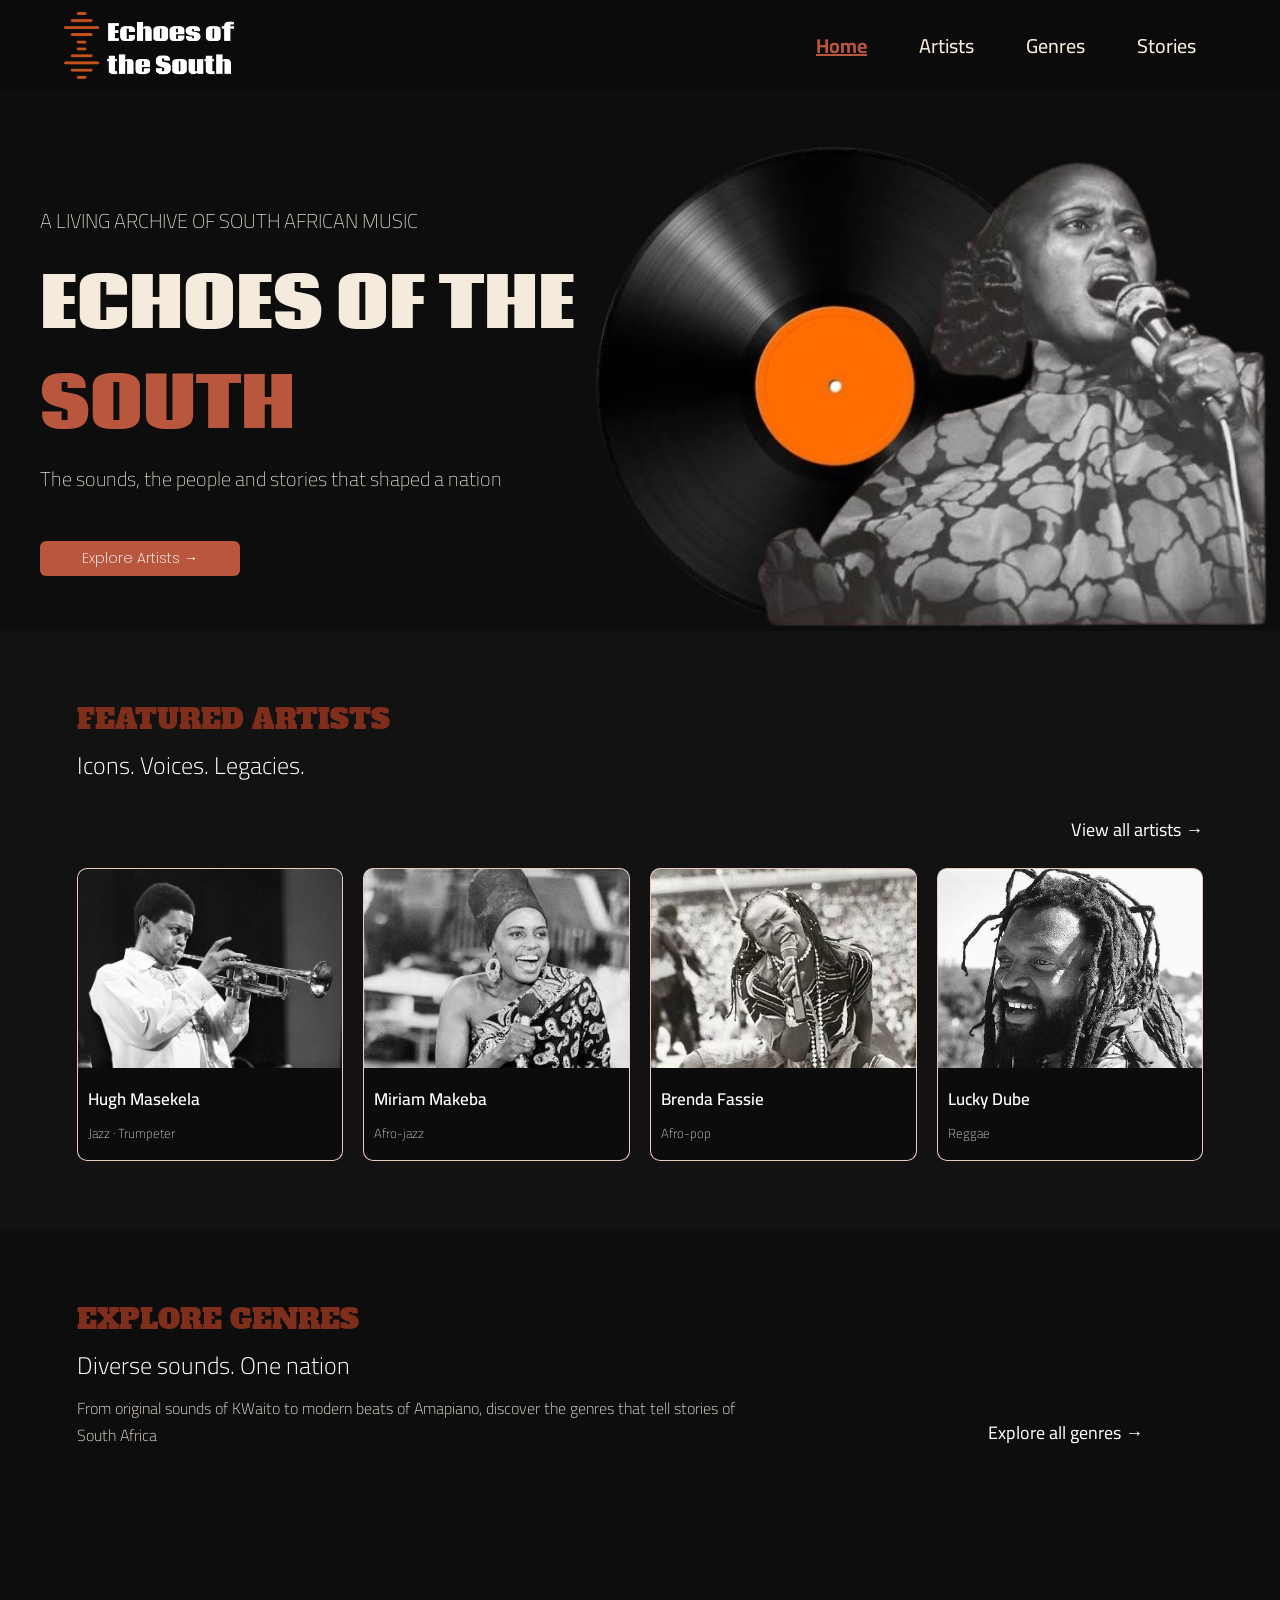
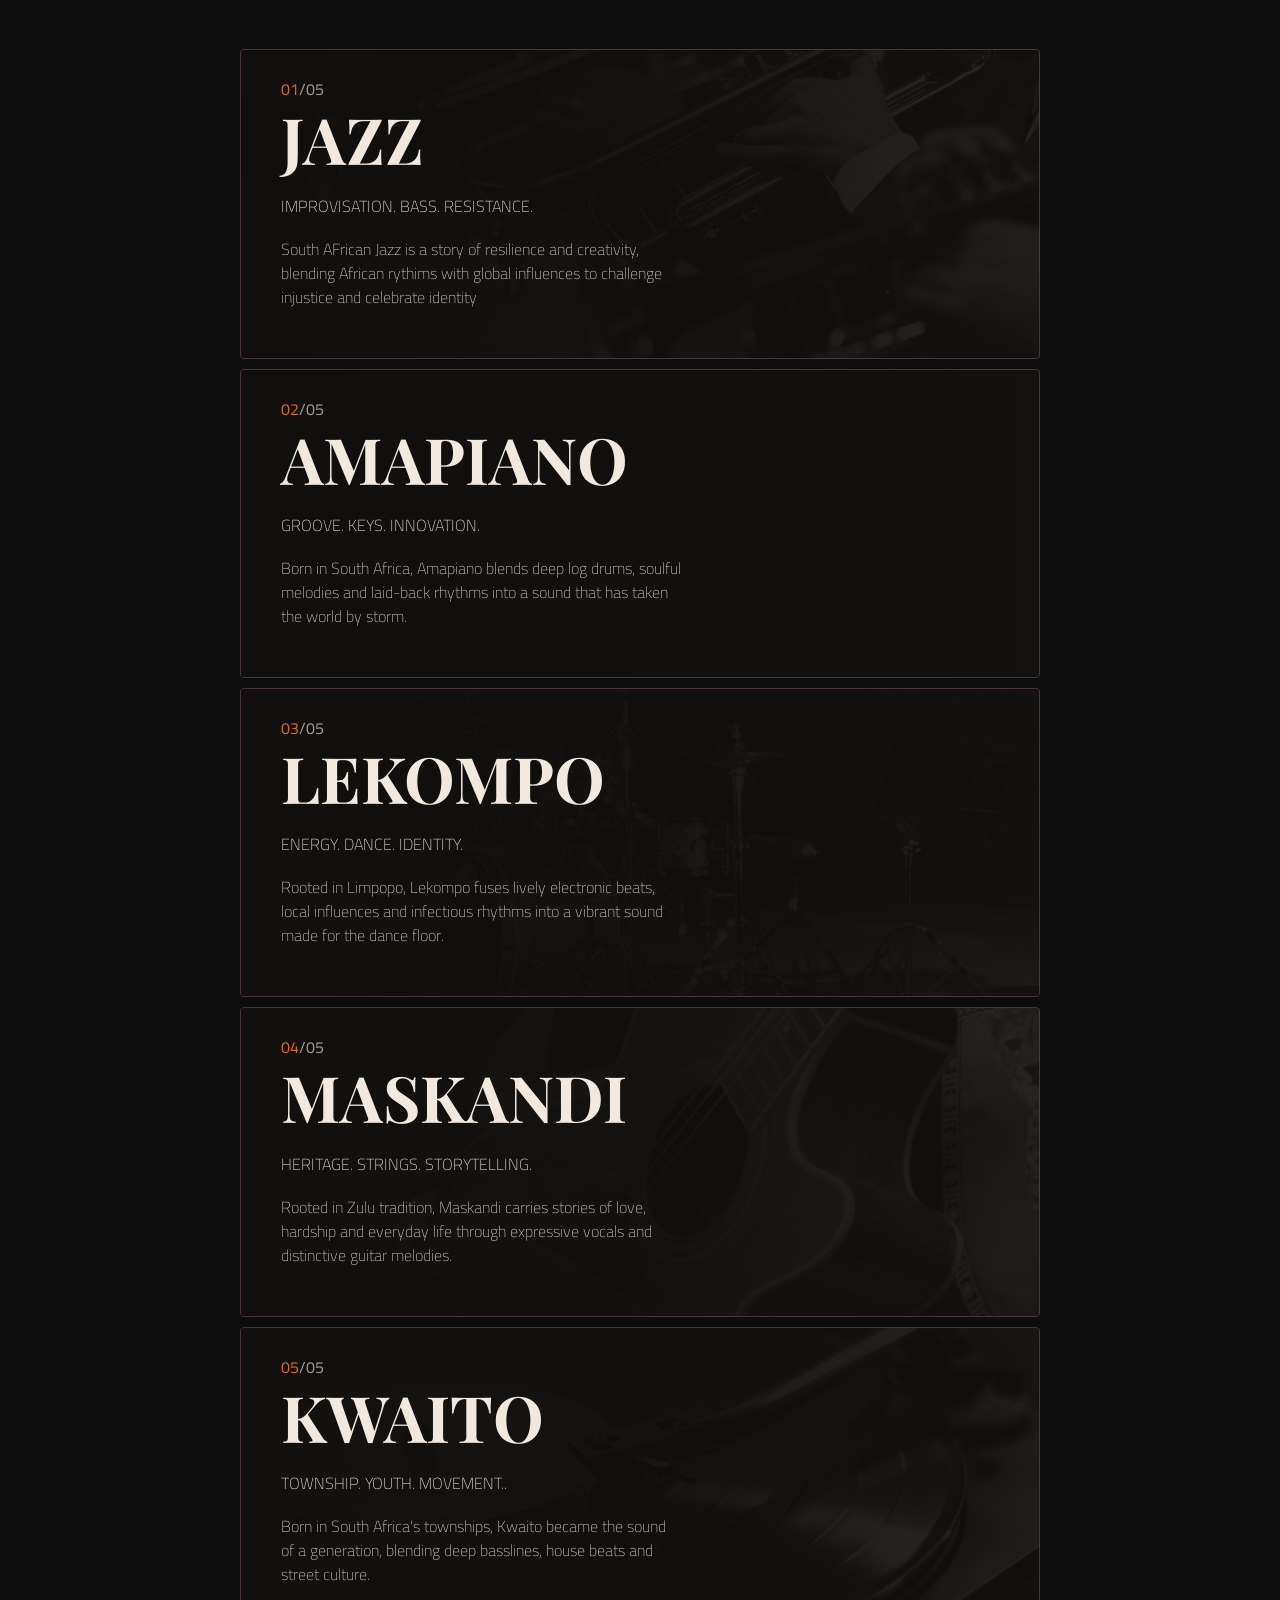
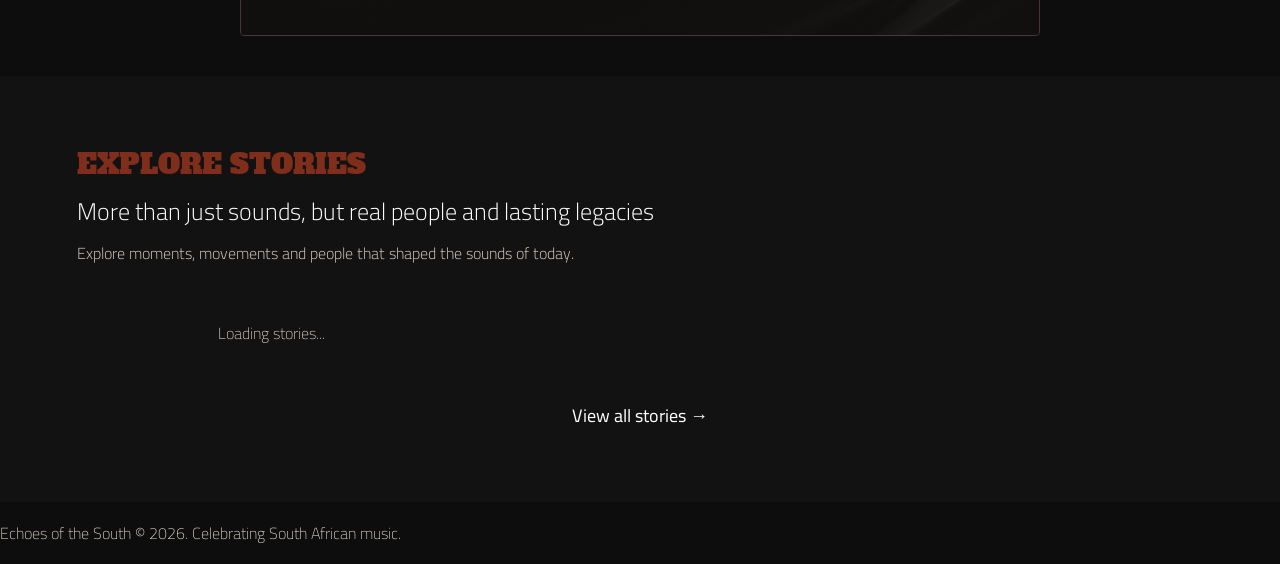
==== commit 7e02b187: "Update homepage genre links" ====
--- a/index.html
+++ b/index.html
@@ -313,9 +313,7 @@
                     </p>
 
 
-                    <a href="Html/genre-details.html?genre=${encodeURIComponent(genre.name)}" class="genre-link">
-                         EXPLORE JAZZ &#8594;
-                    </a>
+    
 
                 </div>
 
@@ -343,10 +341,6 @@
 
                         Born in South Africa, Amapiano blends deep log drums, soulful melodies and laid-back rhythms into a sound that has taken the world by storm.</p>
 
-
-                    <a href="Html/genre-details.html?genre=${encodeURIComponent(genre.name)}" class="genre-link">
-                       EXPLORE AMAPIANO &#8594;
-                     </a>
                 </div>
 
 
@@ -375,8 +369,7 @@
                     </p>
 
 
-                    <a href="Html/genre-details.html?genre=${encodeURIComponent(genre.name)}" class="genre-link">EXPLORE LEKOMPO &#8594;</a>
-
+                  
                 </div>
 
 
@@ -404,7 +397,7 @@
                     </p>
 
 
-                    <a href="Html/genre-details.html?genre=${encodeURIComponent(genre.name)}" class="genre-link">EXPLORE MASKANDI &#8594;</a>
+                  
 
                 </div>
 
@@ -434,7 +427,7 @@
                     </p>
 
 
-                    <a href="Html/genre-details.html?genre=${encodeURIComponent(genre.name)}" class="genre-link">EXPLORE KWAITO &#8594;</a>
+        
 
                 </div>
 
